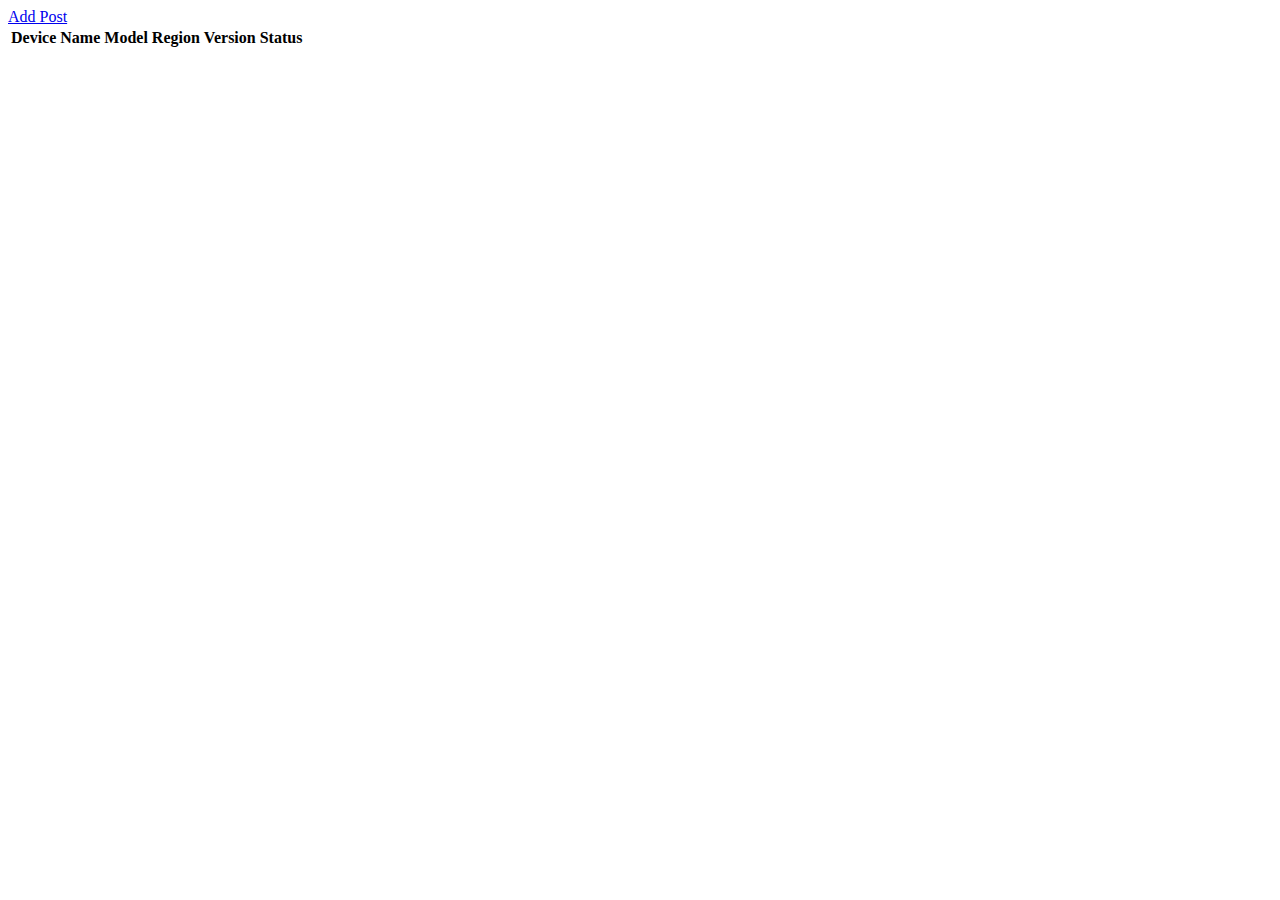
==== www/index.html @ 27cb5f29 "ready to deploy to git" ====
<html lang="en">

<head>
  <meta charset="UTF-8">
  <meta http-equiv="X-UA-Compatible" content="IE=edge">
  <meta name="viewport" content="width=device-width, initial-scale=1.0">
  <title>Samfirm</title>
</head>

<body>
  <a href="./add_post.html">Add Post</a>
  <table id="firmware-table">
    <tr>
      <th>Device Name</th>
      <th>Model</th>
      <th>Region</th>
      <th>Version</th>
      <th>Status</th>
    </tr>
  </table>
  <script src="js/index.js"></script>
</body>

</html>
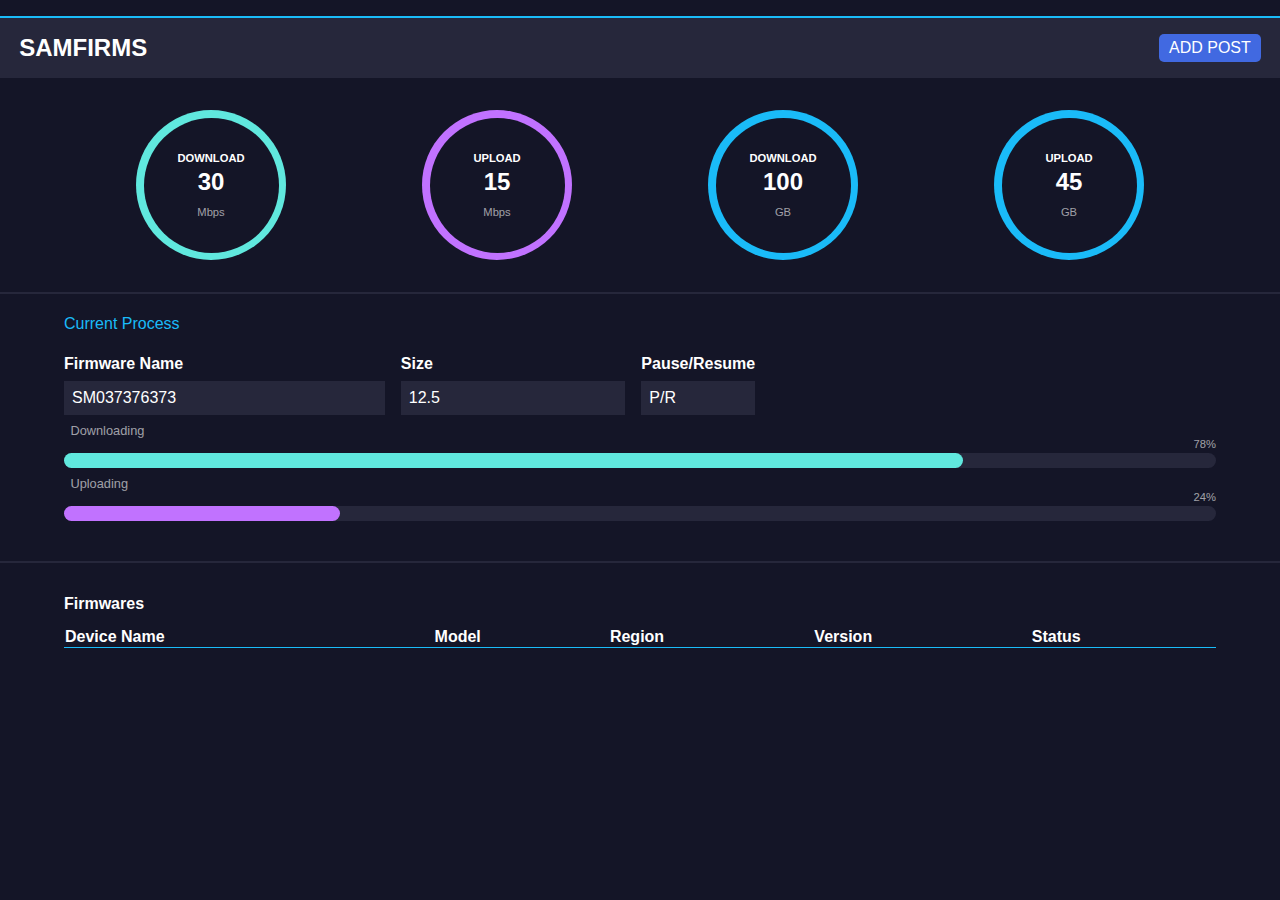
==== commit 71f344be: "ADD: html done" ====
--- a/www/index.html
+++ b/www/index.html
@@ -1,24 +1,113 @@
 <html lang="en">
+  <head>
+    <meta charset="UTF-8" />
+    <meta http-equiv="X-UA-Compatible" content="IE=edge" />
+    <meta name="viewport" content="width=device-width, initial-scale=1.0" />
+    <link rel="stylesheet" href="css/index.css" />
+    <title>Samfirms</title>
+  </head>
 
-<head>
-  <meta charset="UTF-8">
-  <meta http-equiv="X-UA-Compatible" content="IE=edge">
-  <meta name="viewport" content="width=device-width, initial-scale=1.0">
-  <title>Samfirm</title>
-</head>
-
-<body>
-  <a href="./add_post.html">Add Post</a>
-  <table id="firmware-table">
-    <tr>
-      <th>Device Name</th>
-      <th>Model</th>
-      <th>Region</th>
-      <th>Version</th>
-      <th>Status</th>
-    </tr>
-  </table>
-  <script src="js/index.js"></script>
-</body>
-
-</html>+  <body>
+    <!-- <a href="./add_post.html">Add Post</a> -->
+    <div class="title-container">
+      <h2 class="title">samfirms</h2>
+      <div class="add-post-button"><a href="./add_post.html">ADD POST</a></div>
+    </div>
+    <div class="data-circle-container">
+      <div class="data-circle">
+        <div class="outer-circle">
+          <div class="inner-circle">
+            <div class="text-container">
+              <p class="data-title">download</p>
+              <h2 class="data-numbers download-speed">20.23</h2>
+              <p class="data-unit">Mbps</p>
+            </div>
+          </div>
+        </div>
+      </div>
+      <div class="data-circle">
+        <div class="outer-circle outer-circle-2">
+          <div class="inner-circle">
+            <div class="text-container">
+              <p class="data-title">upload</p>
+              <h2 class="data-numbers upload-speed">20.23</h2>
+              <p class="data-unit">Mbps</p>
+            </div>
+          </div>
+        </div>
+      </div>
+      <div class="data-circle">
+        <div class="outer-circle outer-circle-3">
+          <div class="inner-circle">
+            <div class="text-container">
+              <p class="data-title">download</p>
+              <h2 class="data-numbers total-downloaded">20.23</h2>
+              <p class="data-unit">GB</p>
+            </div>
+          </div>
+        </div>
+      </div>
+      <div class="data-circle">
+        <div class="outer-circle outer-circle-4">
+          <div class="inner-circle">
+            <div class="text-container">
+              <p class="data-title">upload</p>
+              <h2 class="data-numbers total-uploaded">20.23</h2>
+              <p class="data-unit">GB</p>
+            </div>
+          </div>
+        </div>
+      </div>
+    </div>
+    <div class="current-process-container">
+      <h4 class="current-process-title">current process</h4>
+      <div class="firmware-info-container">
+        <div class="firmware-name-container">
+          <p class="name-title">firmware name</p>
+          <div class="name-txt">sm037376373</div>
+        </div>
+        <div class="firmware-size-container">
+          <p class="name-title">size</p>
+          <div class="name-txt">12.5</div>
+        </div>
+        <div class="controls-container">
+          <p class="name-title">Pause/Resume</p>
+          <div class="name-txt">P/R</div>
+        </div>
+      </div>
+      <div class="progress-bar-container">
+        <div class="progress-title">downloading</div>
+        <div class="progress-bar">
+          <div class="progress-data download-progress-value">100%</div>
+          <div class="placeholder">
+            <div class="slider download-slider"></div>
+          </div>
+        </div>
+      </div>
+      <div class="progress-bar-container">
+        <div class="progress-title">uploading</div>
+        <div class="progress-bar">
+          <div class="progress-data upload-progress-value">100%</div>
+          <div class="placeholder">
+            <div class="slider upload-slider"></div>
+          </div>
+        </div>
+      </div>
+    </div>
+    <div class="divider"></div>
+    <div class="firmware-table-container">
+      <p class="name-title">firmwares</p>
+      <table id="firmware-table">
+        <tr>
+          <th>Device Name</th>
+          <th>Model</th>
+          <th>Region</th>
+          <th>Version</th>
+          <th>Status</th>
+        </tr>
+      </table>
+    </div>
+    <script src="js/index.js"></script>
+    <script src="js/progress-controller.js"></script>
+  </body>
+</html>
--- a/www/css/index.css
+++ b/www/css/index.css
@@ -0,0 +1,261 @@
+body {
+  background-color: #141527;
+  color: #fff;
+  margin: 0;
+  padding: 0;
+  font-family: -apple-system, BlinkMacSystemFont, "Segoe UI", Roboto, Oxygen,
+    Ubuntu, Cantarell, "Open Sans", "Helvetica Neue", sans-serif;
+}
+
+h2,
+p {
+  margin: 0;
+}
+
+/****** layout ******/
+
+/* title */
+
+.title-container {
+  background: #26273b;
+  margin-top: 1em;
+  padding: 1em 1.2em;
+  border-top: 2px solid #1abbf8;
+  display: flex;
+  justify-content: space-between;
+}
+
+
+.add-post-button{
+  padding: 5px 10px;
+  background-color: royalblue;
+  border-radius: 5px;
+  cursor: pointer;
+}
+
+.add-post-button >a{
+  text-decoration: none;
+  color: inherit;
+}
+/* data visualizers */
+
+.data-circle-container {
+  display: flex;
+  justify-content: space-evenly;
+  align-items: center;
+  flex-wrap: wrap;
+  padding: 1em;
+  border-bottom: 2px solid #26273b;
+}
+
+.data-circle {
+  margin: 1em 1em;
+}
+
+.outer-circle {
+  display: flex;
+  justify-content: center;
+  align-items: center;
+  height: 150px;
+  width: 150px;
+  border-radius: 50%;
+  background: #60e8de;
+}
+
+.inner-circle {
+  display: flex;
+  justify-content: center;
+  align-items: center;
+  height: 135px;
+  width: 135px;
+  border-radius: 50%;
+  background: #141527;
+}
+
+.text-container {
+  display: flex;
+  flex-direction: column;
+  align-items: center;
+  justify-content: center;
+}
+
+.data-title,
+.data-numbers {
+  margin-bottom: 0.4em;
+}
+
+.outer-circle-2 {
+  background: #c172ff;
+}
+
+.outer-circle-3 {
+  background: #1abbf8;
+}
+
+.outer-circle-4 {
+  background: #1abbf8;
+}
+
+/* current process */
+
+.current-process-container {
+  width: 90%;
+  margin: auto;
+  padding-bottom: 2em;
+}
+
+.firmware-info-container {
+  display: flex;
+  width: 60%;
+  justify-content: stretch;
+  align-items: center;
+}
+
+.firmware-name-container {
+  width: 50%;
+  margin-right: 1em;
+}
+
+.firmware-size-container {
+  width: 35%;
+  margin-right: 1em;
+}
+
+.name-txt {
+  background: #26273b;
+  padding: 0.5em;
+}
+
+.progress-bar-container {
+  width: 100%;
+  margin: 0.5em 0;
+}
+
+.progress-data {
+  width: 100%;
+  display: flex;
+  justify-content: end;
+  padding-bottom: 0.3em;
+}
+
+.placeholder {
+  height: 15px;
+  background: #26273b;
+  border-radius: 20px;
+}
+
+.slider {
+  height: 15px;
+
+  border-radius: 20px;
+}
+
+.download-slider {
+  width: 80%;
+  background: #60e8de;
+}
+
+.upload-slider {
+  width: 80%;
+  background: #c172ff;
+}
+
+.divider {
+  width: 100%;
+  height: 2px;
+  background-color: #26273b;
+}
+
+/* firmaware table */
+
+.firmware-table-container {
+  width: 90%;
+  margin: auto;
+  padding: 2em 0;
+}
+
+#firmware-table {
+  width: 100%;
+  border-collapse: separate;
+  border-spacing: 0 0.4rem;
+}
+
+#firmware-table tr {
+  margin: 1em;
+  background: #26273b;
+}
+
+#firmware-table th {
+  text-align: left;
+  border-bottom: 1.5px solid #1abbf8;
+  background: #141527;
+}
+
+#firmware-table td {
+  padding: 0.4em;
+}
+
+#firmware-table button {
+  margin-top: 0.5em;
+  background: lightgray;
+  border: none;
+  color: #141527;
+  padding: 0.3em 0.8em;
+}
+
+/****** Typography ******/
+
+/* site title */
+
+.title {
+  text-transform: uppercase;
+  font-weight: 600;
+}
+
+/* data visualizers */
+
+.data-title {
+  text-transform: uppercase;
+  font-weight: 700;
+  font-size: 0.7rem;
+}
+
+.data-unit {
+  font-weight: 400;
+  font-size: 0.7rem;
+  color: rgba(255, 255, 255, 0.6);
+}
+
+/* current process */
+
+.current-process-title {
+  text-transform: capitalize;
+  color: #1abbf8;
+  font-weight: 400;
+}
+
+.name-title {
+  text-transform: capitalize;
+  font-weight: 600;
+  margin-bottom: 0.5em;
+}
+
+.name-txt {
+  text-transform: uppercase;
+}
+
+.progress-title {
+  text-transform: capitalize;
+  font-weight: 400;
+  color: rgba(255, 255, 255, 0.6);
+  margin-bottom: 0;
+  margin-left: 0.5em;
+  font-size: 0.8rem;
+}
+
+.progress-data {
+  font-weight: 400;
+  color: rgba(255, 255, 255, 0.6);
+  font-size: 0.7rem;
+  margin-top: 0;
+}
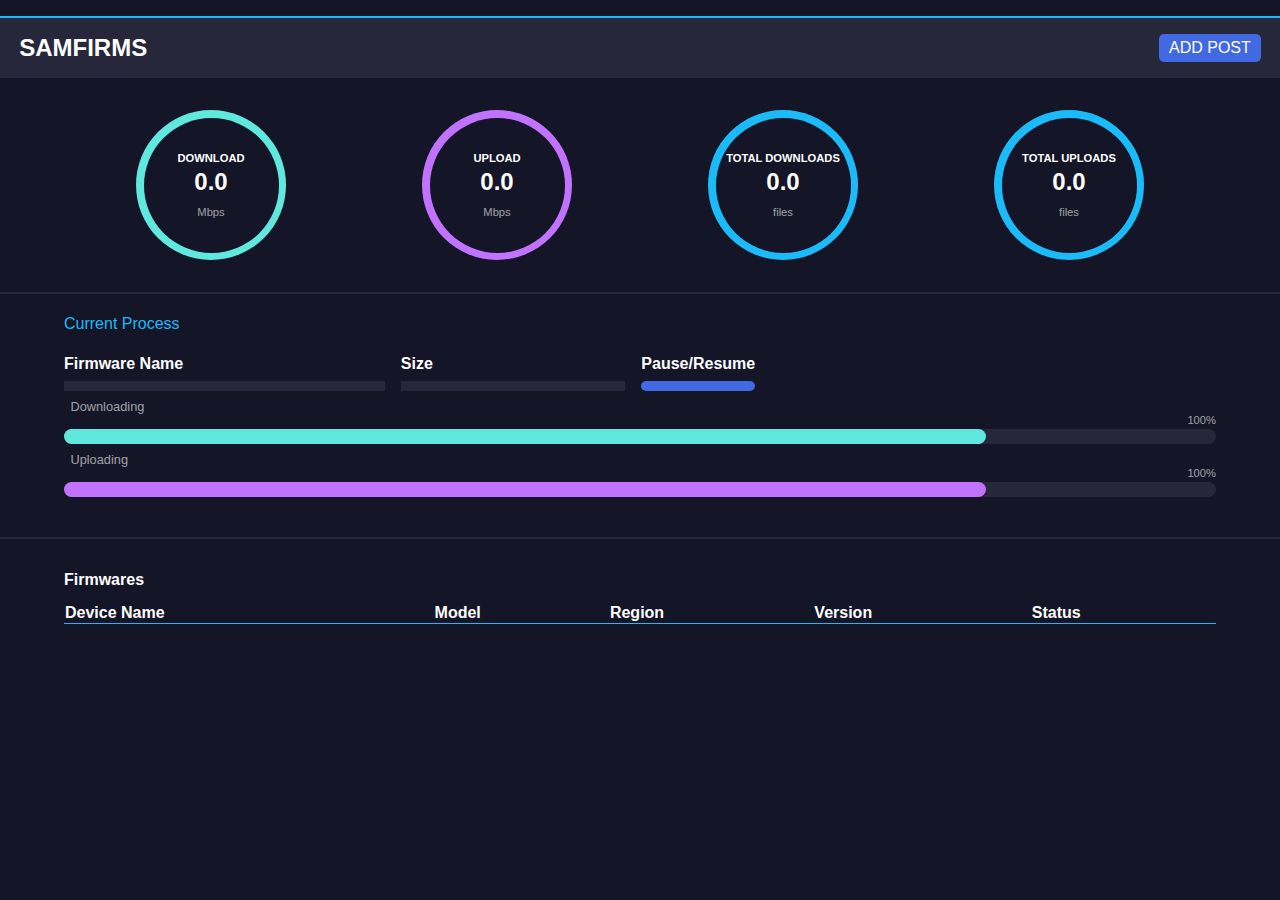
==== commit d712871c: "ADD:resume pause basic functionality done" ====
--- a/www/index.html
+++ b/www/index.html
@@ -1,113 +1,169 @@
 <html lang="en">
-  <head>
-    <meta charset="UTF-8" />
-    <meta http-equiv="X-UA-Compatible" content="IE=edge" />
-    <meta name="viewport" content="width=device-width, initial-scale=1.0" />
-    <link rel="stylesheet" href="css/index.css" />
-    <title>Samfirms</title>
-  </head>
 
-  <body>
-    <!-- <a href="./add_post.html">Add Post</a> -->
-    <div class="title-container">
-      <h2 class="title">samfirms</h2>
-      <div class="add-post-button"><a href="./add_post.html">ADD POST</a></div>
-    </div>
-    <div class="data-circle-container">
-      <div class="data-circle">
-        <div class="outer-circle">
-          <div class="inner-circle">
-            <div class="text-container">
-              <p class="data-title">download</p>
-              <h2 class="data-numbers download-speed">20.23</h2>
-              <p class="data-unit">Mbps</p>
-            </div>
-          </div>
-        </div>
-      </div>
-      <div class="data-circle">
-        <div class="outer-circle outer-circle-2">
-          <div class="inner-circle">
-            <div class="text-container">
-              <p class="data-title">upload</p>
-              <h2 class="data-numbers upload-speed">20.23</h2>
-              <p class="data-unit">Mbps</p>
-            </div>
-          </div>
-        </div>
-      </div>
-      <div class="data-circle">
-        <div class="outer-circle outer-circle-3">
-          <div class="inner-circle">
-            <div class="text-container">
-              <p class="data-title">download</p>
-              <h2 class="data-numbers total-downloaded">20.23</h2>
-              <p class="data-unit">GB</p>
-            </div>
-          </div>
-        </div>
-      </div>
-      <div class="data-circle">
-        <div class="outer-circle outer-circle-4">
-          <div class="inner-circle">
-            <div class="text-container">
-              <p class="data-title">upload</p>
-              <h2 class="data-numbers total-uploaded">20.23</h2>
-              <p class="data-unit">GB</p>
-            </div>
+<head>
+  <meta charset="UTF-8" />
+  <meta http-equiv="X-UA-Compatible" content="IE=edge" />
+  <meta name="viewport" content="width=device-width, initial-scale=1.0" />
+  <link rel="stylesheet" href="css/index.css" />
+  <script src="eel.js"></script>
+  <title>Samfirms</title>
+</head>
+
+<body>
+  <!-- <a href="./add_post.html">Add Post</a> -->
+  <div class="title-container">
+    <h2 class="title">samfirms</h2>
+    <div class="add-post-button"><a href="./add_post.html">ADD POST</a></div>
+  </div>
+  <div class="data-circle-container">
+    <div class="data-circle">
+      <div class="outer-circle">
+        <div class="inner-circle">
+          <div class="text-container">
+            <p class="data-title">download</p>
+            <h2 class="data-numbers download-speed">0.0</h2>
+            <p class="data-unit">Mbps</p>
           </div>
         </div>
       </div>
     </div>
-    <div class="current-process-container">
-      <h4 class="current-process-title">current process</h4>
-      <div class="firmware-info-container">
-        <div class="firmware-name-container">
-          <p class="name-title">firmware name</p>
-          <div class="name-txt">sm037376373</div>
-        </div>
-        <div class="firmware-size-container">
-          <p class="name-title">size</p>
-          <div class="name-txt">12.5</div>
-        </div>
-        <div class="controls-container">
-          <p class="name-title">Pause/Resume</p>
-          <div class="name-txt">P/R</div>
-        </div>
-      </div>
-      <div class="progress-bar-container">
-        <div class="progress-title">downloading</div>
-        <div class="progress-bar">
-          <div class="progress-data download-progress-value">100%</div>
-          <div class="placeholder">
-            <div class="slider download-slider"></div>
-          </div>
-        </div>
-      </div>
-      <div class="progress-bar-container">
-        <div class="progress-title">uploading</div>
-        <div class="progress-bar">
-          <div class="progress-data upload-progress-value">100%</div>
-          <div class="placeholder">
-            <div class="slider upload-slider"></div>
+    <div class="data-circle">
+      <div class="outer-circle outer-circle-2">
+        <div class="inner-circle">
+          <div class="text-container">
+            <p class="data-title">upload</p>
+            <h2 class="data-numbers upload-speed">0.0</h2>
+            <p class="data-unit">Mbps</p>
           </div>
         </div>
       </div>
     </div>
-    <div class="divider"></div>
-    <div class="firmware-table-container">
-      <p class="name-title">firmwares</p>
-      <table id="firmware-table">
-        <tr>
-          <th>Device Name</th>
-          <th>Model</th>
-          <th>Region</th>
-          <th>Version</th>
-          <th>Status</th>
-        </tr>
-      </table>
+    <div class="data-circle">
+      <div class="outer-circle outer-circle-3">
+        <div class="inner-circle">
+          <div class="text-container">
+            <p class="data-title">Total Downloads</p>
+            <h2 class="data-numbers total-downloaded">0.0</h2>
+            <p class="data-unit">files</p>
+          </div>
+        </div>
+      </div>
     </div>
-    <script src="js/index.js"></script>
-    <script src="js/progress-controller.js"></script>
-  </body>
-</html>
+    <div class="data-circle">
+      <div class="outer-circle outer-circle-4">
+        <div class="inner-circle">
+          <div class="text-container">
+            <p class="data-title">Total Uploads</p>
+            <h2 class="data-numbers total-uploaded">0.0</h2>
+            <p class="data-unit">files</p>
+          </div>
+        </div>
+      </div>
+    </div>
+  </div>
+  <div class="current-process-container">
+    <h4 class="current-process-title">current process</h4>
+    <div class="firmware-info-container">
+      <div class="firmware-name-container">
+        <p class="name-title">firmware name</p>
+        <div class="name-txt"></div>
+      </div>
+      <div class="firmware-size-container">
+        <p class="name-title">size</p>
+        <div class="name-txt"></div>
+      </div>
+      <div class="controls-container">
+        <p class="name-title">Pause/Resume</p>
+        <div class="pause-resume-button"></div>
+      </div>
+    </div>
+    <div class="progress-bar-container">
+      <div class="progress-title">downloading</div>
+      <div class="progress-bar">
+        <div class="progress-data download-progress-value">100%</div>
+        <div class="placeholder">
+          <div class="slider download-slider"></div>
+        </div>
+      </div>
+    </div>
+    <div class="progress-bar-container">
+      <div class="progress-title">uploading</div>
+      <div class="progress-bar">
+        <div class="progress-data upload-progress-value">100%</div>
+        <div class="placeholder">
+          <div class="slider upload-slider"></div>
+        </div>
+      </div>
+    </div>
+  </div>
+  <div class="divider"></div>
+  <div class="firmware-table-container">
+    <p class="name-title">firmwares</p>
+    <table id="firmware-table">
+      <tr>
+        <th>Device Name</th>
+        <th>Model</th>
+        <th>Region</th>
+        <th>Version</th>
+        <th>Status</th>
+      </tr>
+    </table>
+  </div>
+  <script src="js/index.js"></script>
+  <script>
+    const downloadSpeed = document.querySelector(".download-speed");
+    const uploadSpeed = document.querySelector(".upload-speed");
+    const totalDownloaded = document.querySelector(".total-downloaded");
+    const totalUploaded = document.querySelector(".total-uploaded");
+
+    const downloadSlider = document.querySelector(".download-slider");
+    const uploadSlider = document.querySelector(".upload-slider");
+    const downloadProgressValue = document.querySelector(
+      ".download-progress-value"
+    );
+    const uploadProgressValue = document.querySelector(".upload-progress-value");
+
+    // use this function to change values in data circles
+    // elem = html element, val = value
+    function changeData (elem, val) {
+      console.log("called")
+      switch (elem) {
+        case 1:
+          downloadSpeed.textContent = val
+          break
+        case 2:
+          uploadSpeed.textContent = val
+          break
+        case 3:
+          totalDownloaded.textContent = val
+          break
+        case 4:
+          uploadSpeed.textContent = val
+          break
+      }
+    };
+
+
+    // use this function to change progress bar values
+    function changeProgress  (elem, val)  {
+      elem.style.width = `${val}%`;
+      if (elem === "downloadSlider") {
+        downloadProgressValue.textContent = `${val}%`;
+      }
+
+      if (elem === "uploadSlider") {
+        uploadProgressValue.textContent = `${val}%`;
+      }
+    };
+
+    function setFileName(filename){
+      const n = document.querySelector(".name-txt")
+      n.textContent = filename
+    }
+    eel.expose(changeData)
+    eel.expose(changeProgress)
+    eel.expose(setFileName)
+  </script>
+</body>
+
+</html>--- a/www/css/index.css
+++ b/www/css/index.css
@@ -124,6 +124,7 @@
 .name-txt {
   background: #26273b;
   padding: 0.5em;
+  font-size: 10px;
 }
 
 .progress-bar-container {
@@ -259,3 +260,43 @@
   font-size: 0.7rem;
   margin-top: 0;
 }
+
+.download-button{
+  background: none;
+	color: white;
+	border: none;
+	padding: 0;
+	font: inherit;
+	cursor: pointer;
+	outline: inherit;
+}
+.upload-button{
+  background: none;
+	color: white;
+	border: none;
+	padding: 0;
+	font: inherit;
+	cursor: pointer;
+	outline: inherit;
+}
+.restrict-button{
+  background: none;
+	color: white;
+	border: none;
+	padding: 0;
+	font: inherit;
+	cursor: pointer;
+	outline: inherit;
+}
+
+.pause-resume-button{
+  padding: 5px 10px;
+  background-color: royalblue;
+  border-radius: 5px;
+  cursor: pointer;
+  display: flex;
+  align-items: center;
+  justify-content: center;
+  text-transform: uppercase;
+  font-weight: 400;
+}